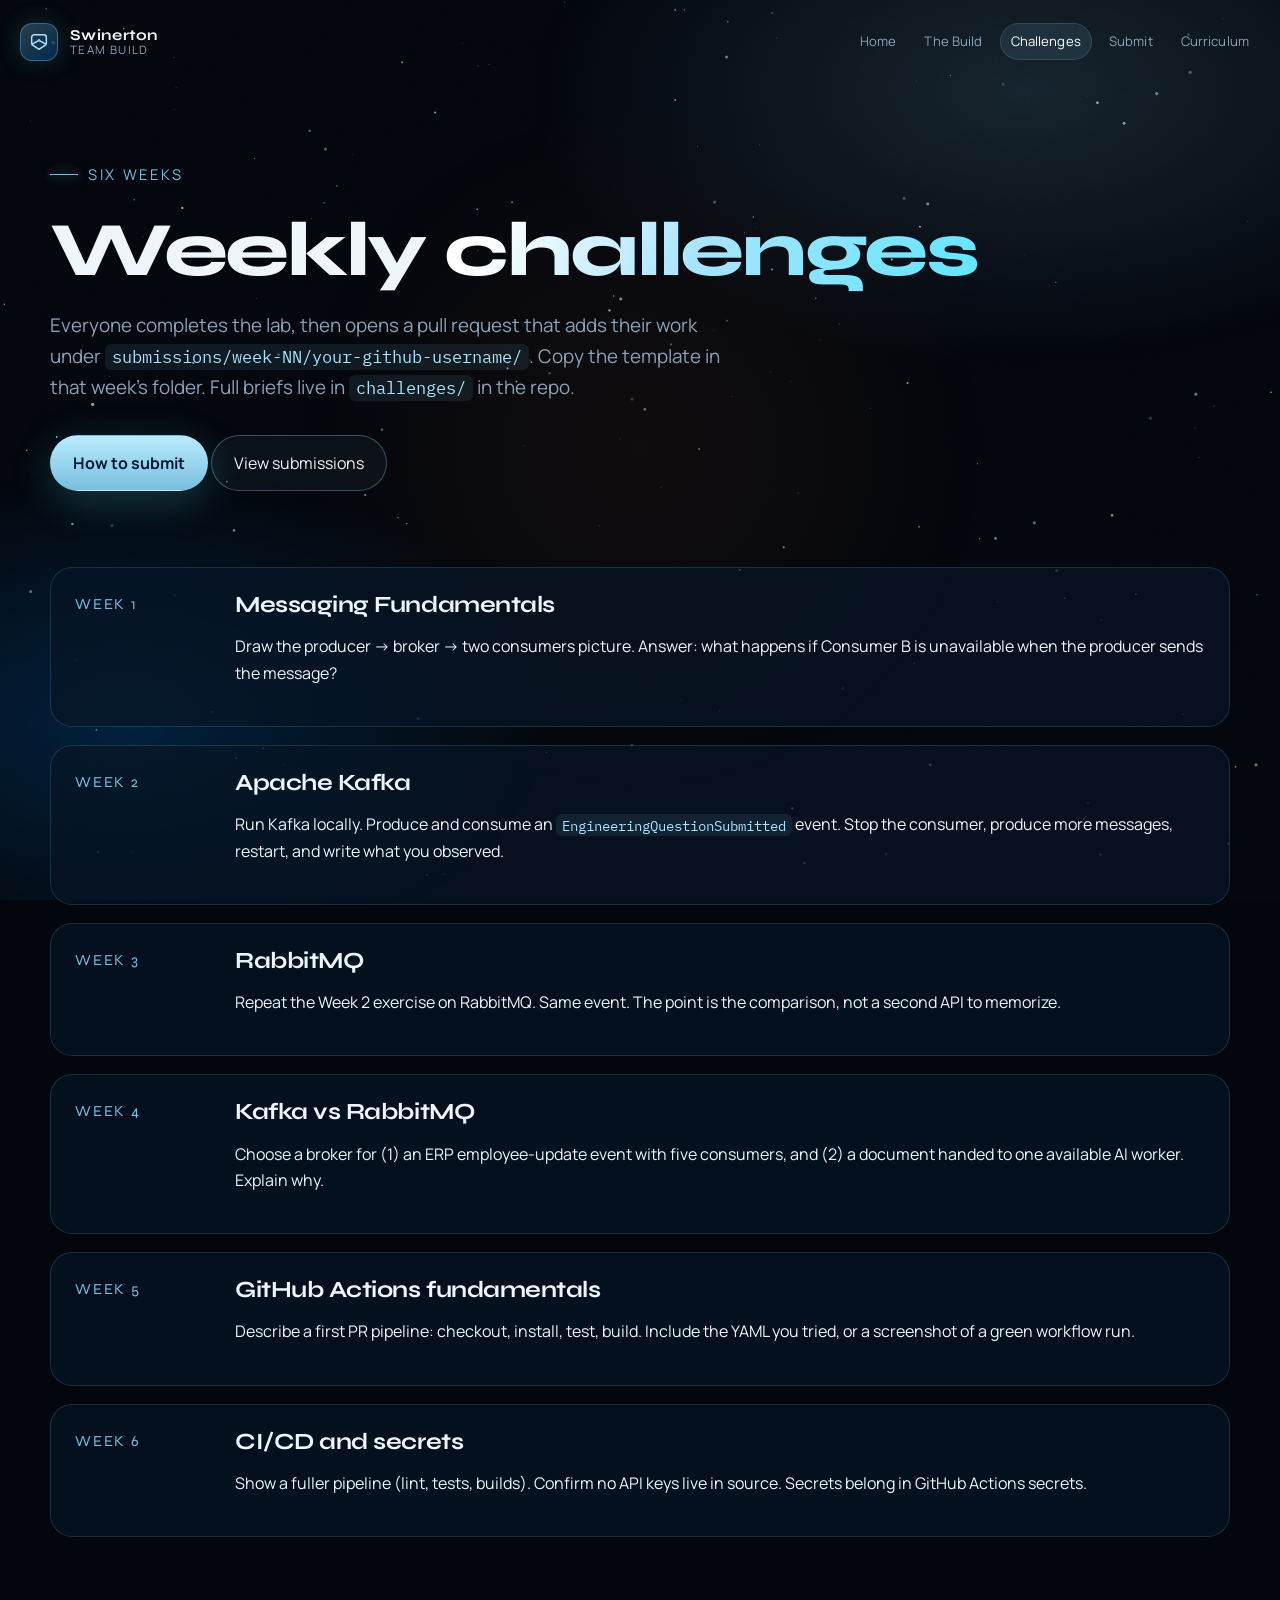
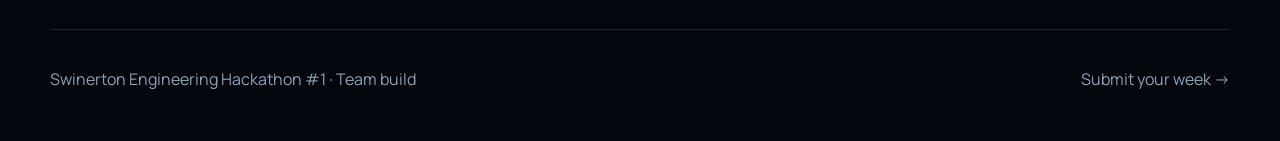
==== docs/challenges.html @ 80a5a660 "Add team hub site, weekly challenges, and pull-request submissions. Co-authored-by: Cursor <cursorag" ====
<!DOCTYPE html>
<html lang="en">
<head>
  <meta charset="UTF-8" />
  <meta name="viewport" content="width=device-width, initial-scale=1.0" />
  <title>Weekly Challenges · Swinerton Engineering Assistant</title>
  <link rel="icon" href="assets/favicon.svg" type="image/svg+xml" />
  <link rel="preconnect" href="https://fonts.googleapis.com" />
  <link rel="preconnect" href="https://fonts.gstatic.com" crossorigin />
  <link href="https://fonts.googleapis.com/css2?family=IBM+Plex+Mono:wght@400;500&family=Manrope:wght@400;500;600;700&family=Syne:wght@500;600;700;800&display=swap" rel="stylesheet" />
  <link rel="stylesheet" href="assets/css/styles.css" />
</head>
<body>
  <canvas id="starfield"></canvas>
  <div class="nebula"></div>
  <div class="grain"></div>
  <div class="site">
    <header class="nav">
      <div class="nav-inner">
        <a class="brand" href="index.html">
          <span class="brand-mark"><svg viewBox="0 0 24 24" fill="none"><path d="M4 14.5V6.8A2.8 2.8 0 0 1 6.8 4h10.4A2.8 2.8 0 0 1 20 6.8v7.7M4 14.5 12 20l8-5.5M4 14.5l8-4.2 8 4.2" stroke="#a8e4ff" stroke-width="1.6" stroke-linejoin="round"/><circle cx="12" cy="10.2" r="1.4" fill="#5ee7ff"/></svg></span>
          <span class="brand-copy"><strong>Swinerton</strong><span>Team Build</span></span>
        </a>
        <button class="menu-toggle" aria-label="Open menu" aria-expanded="false">☰</button>
        <nav class="nav-links" aria-label="Primary">
          <a href="index.html">Home</a>
          <a href="build.html">The Build</a>
          <a href="challenges.html" class="active">Challenges</a>
          <a href="submit.html">Submit</a>
          <a href="https://chadevenrud.github.io/swinerton-engineering-hackathon/" target="_blank" rel="noopener">Curriculum</a>
        </nav>
      </div>
    </header>

    <main class="wrap">
      <section class="page-hero">
        <div class="eyebrow">Six weeks</div>
        <h1>Weekly <span class="gradient-text">challenges</span></h1>
        <p class="lede">Everyone completes the lab, then opens a pull request that adds their work under <code>submissions/week-NN/your-github-username/</code>. Copy the template in that week’s folder. Full briefs live in <code>challenges/</code> in the repo.</p>
        <div class="actions">
          <a class="btn primary" href="submit.html">How to submit</a>
          <a class="btn ghost" href="https://github.com/ChadEvenrud/swinerton-engineering-assistant/tree/main/submissions">View submissions</a>
        </div>
      </section>

      <section class="section tight">
        <div class="weeks">
          <article class="week" id="week-01">
            <div class="week-label">Week 1</div>
            <div>
              <h3>Messaging Fundamentals</h3>
              <p>Draw the producer → broker → two consumers picture. Answer: what happens if Consumer B is unavailable when the producer sends the message?</p>
            </div>
          </article>
          <article class="week" id="week-02">
            <div class="week-label">Week 2</div>
            <div>
              <h3>Apache Kafka</h3>
              <p>Run Kafka locally. Produce and consume an <code>EngineeringQuestionSubmitted</code> event. Stop the consumer, produce more messages, restart, and write what you observed.</p>
            </div>
          </article>
          <article class="week" id="week-03">
            <div class="week-label">Week 3</div>
            <div>
              <h3>RabbitMQ</h3>
              <p>Repeat the Week 2 exercise on RabbitMQ. Same event. The point is the comparison, not a second API to memorize.</p>
            </div>
          </article>
          <article class="week" id="week-04">
            <div class="week-label">Week 4</div>
            <div>
              <h3>Kafka vs RabbitMQ</h3>
              <p>Choose a broker for (1) an ERP employee-update event with five consumers, and (2) a document handed to one available AI worker. Explain why.</p>
            </div>
          </article>
          <article class="week" id="week-05">
            <div class="week-label">Week 5</div>
            <div>
              <h3>GitHub Actions fundamentals</h3>
              <p>Describe a first PR pipeline: checkout, install, test, build. Include the YAML you tried, or a screenshot of a green workflow run.</p>
            </div>
          </article>
          <article class="week" id="week-06">
            <div class="week-label">Week 6</div>
            <div>
              <h3>CI/CD and secrets</h3>
              <p>Show a fuller pipeline (lint, tests, builds). Confirm no API keys live in source. Secrets belong in GitHub Actions secrets.</p>
            </div>
          </article>
        </div>
      </section>
    </main>

    <footer class="footer wrap">
      <div>Swinerton Engineering Hackathon #1 · Team build</div>
      <div><a href="submit.html">Submit your week →</a></div>
    </footer>
  </div>
  <script src="assets/js/main.js"></script>
</body>
</html>
---- docs/assets/css/styles.css ----
:root {
  --heritage: #003561;
  --heritage-deep: #001a33;
  --future: #78bedf;
  --future-bright: #a8e4ff;
  --cyan: #5ee7ff;
  --orange: #e87722;
  --bg: #03060c;
  --bg-elevated: #071018;
  --bg-card: rgba(8, 22, 38, 0.72);
  --stroke: rgba(120, 190, 223, 0.18);
  --stroke-strong: rgba(120, 190, 223, 0.38);
  --text: #eef6fb;
  --muted: #8aa3b8;
  --white: #ffffff;
  --shadow: 0 30px 80px rgba(0, 20, 40, 0.55);
  --radius: 22px;
  --nav-h: 84px;
  --font-display: "Syne", system-ui, sans-serif;
  --font-body: "Manrope", system-ui, sans-serif;
}

*,
*::before,
*::after {
  box-sizing: border-box;
}

html {
  scroll-behavior: smooth;
}

html,
body {
  margin: 0;
  padding: 0;
  background: var(--bg);
  color: var(--text);
  font-family: var(--font-body);
  line-height: 1.65;
  min-height: 100%;
}

body {
  overflow-x: hidden;
}

img {
  max-width: 100%;
  display: block;
}

a {
  color: inherit;
  text-decoration: none;
}

button,
input {
  font: inherit;
}

.skip-link {
  position: absolute;
  left: 16px;
  top: -40px;
  background: var(--future);
  color: var(--heritage-deep);
  padding: 8px 12px;
  z-index: 100;
  border-radius: 8px;
}

.skip-link:focus {
  top: 16px;
}

#starfield {
  position: fixed;
  inset: 0;
  width: 100%;
  height: 100%;
  z-index: 0;
  pointer-events: none;
}

.nebula,
.grain {
  position: fixed;
  inset: 0;
  pointer-events: none;
  z-index: 1;
}

.nebula {
  background:
    radial-gradient(900px 500px at 80% 10%, rgba(120, 190, 223, 0.16), transparent 55%),
    radial-gradient(700px 420px at 10% 80%, rgba(0, 53, 97, 0.55), transparent 60%),
    radial-gradient(500px 500px at 50% 50%, rgba(232, 119, 34, 0.06), transparent 70%);
}

.grain {
  opacity: 0.18;
  mix-blend-mode: overlay;
  background-image: url("data:image/svg+xml,%3Csvg viewBox='0 0 200 200' xmlns='http://www.w3.org/2000/svg'%3E%3Cfilter id='n'%3E%3CfeTurbulence type='fractalNoise' baseFrequency='.85' numOctaves='4' stitchTiles='stitch'/%3E%3C/filter%3E%3Crect width='100%25' height='100%25' filter='url(%23n)' opacity='.55'/%3E%3C/svg%3E");
}

.site {
  position: relative;
  z-index: 2;
}

.wrap {
  width: min(1180px, calc(100% - 40px));
  margin: 0 auto;
}

.nav {
  position: sticky;
  top: 0;
  z-index: 20;
  min-height: var(--nav-h);
  display: flex;
  align-items: center;
  padding: 12px 0;
  border-bottom: 1px solid transparent;
  transition: background 0.3s ease, border-color 0.3s ease, backdrop-filter 0.3s ease;
}

.nav.scrolled {
  background: rgba(3, 6, 12, 0.78);
  border-bottom-color: var(--stroke);
  backdrop-filter: blur(18px);
}

.nav-inner {
  display: flex;
  align-items: center;
  justify-content: space-between;
  gap: 24px;
  width: min(1280px, calc(100% - 40px));
  margin: 0 auto;
}

.brand {
  display: flex;
  align-items: center;
  gap: 12px;
  min-width: max-content;
}

.brand-mark {
  width: 38px;
  height: 38px;
  border-radius: 12px;
  background:
    linear-gradient(145deg, rgba(168, 228, 255, 0.25), rgba(0, 53, 97, 0.8));
  border: 1px solid var(--stroke-strong);
  display: grid;
  place-items: center;
  box-shadow: 0 0 24px rgba(94, 231, 255, 0.18);
}

.brand-mark svg {
  width: 22px;
  height: 22px;
}

.brand-copy {
  display: flex;
  flex-direction: column;
  line-height: 1.1;
}

.brand-copy strong {
  font-family: var(--font-display);
  font-size: 0.95rem;
  letter-spacing: 0.02em;
}

.brand-copy span {
  color: var(--muted);
  font-size: 0.72rem;
  letter-spacing: 0.12em;
  text-transform: uppercase;
}

.nav-links {
  display: flex;
  align-items: center;
  gap: 6px;
  flex-wrap: wrap;
  justify-content: flex-end;
}

.nav-links a {
  font-size: 0.82rem;
  color: var(--muted);
  padding: 8px 11px;
  border-radius: 999px;
  transition: color 0.2s ease, background 0.2s ease, box-shadow 0.2s ease;
  letter-spacing: 0.01em;
}

.nav-links a:hover,
.nav-links a.active {
  color: var(--white);
  background: rgba(120, 190, 223, 0.12);
  box-shadow: inset 0 0 0 1px var(--stroke);
}

.menu-toggle {
  display: none;
  width: 44px;
  height: 44px;
  border: 1px solid var(--stroke);
  background: rgba(7, 16, 24, 0.7);
  border-radius: 12px;
  color: var(--text);
  cursor: pointer;
}

.hero {
  position: relative;
  min-height: calc(100vh - var(--nav-h));
  display: grid;
  align-items: start;
  padding: 48px 0 88px;
}

.hero-grid {
  display: grid;
  grid-template-columns: 1.15fr 0.85fr;
  gap: 40px;
  align-items: center;
}

.eyebrow {
  display: inline-flex;
  align-items: center;
  gap: 10px;
  color: var(--future);
  font-size: 0.92rem;
  letter-spacing: 0.18em;
  text-transform: uppercase;
  margin-bottom: 22px;
}

.eyebrow::before {
  content: "";
  width: 28px;
  height: 1px;
  background: var(--future);
  box-shadow: 0 0 12px var(--cyan);
}

h1,
h2,
h3,
h4 {
  font-family: var(--font-display);
  line-height: 1.08;
  margin: 0 0 16px;
  letter-spacing: -0.03em;
}

h1 {
  font-size: clamp(3rem, 7vw, 6.3rem);
  font-weight: 750;
  max-width: 11ch;
}

h2 {
  font-size: clamp(2rem, 4.2vw, 3.4rem);
}

h3 {
  font-size: 1.45rem;
  letter-spacing: -0.02em;
}

.gradient-text {
  background: linear-gradient(120deg, #ffffff 10%, var(--future-bright) 48%, var(--cyan) 100%);
  -webkit-background-clip: text;
  background-clip: text;
  color: transparent;
}

.lede {
  font-size: 1.18rem;
  color: var(--muted);
  max-width: 42rem;
  margin: 18px 0 32px;
}

.why-messaging {
  margin-top: 28px;
  max-width: 980px;
}

.why-messaging p {
  color: var(--muted);
  font-size: 1.08rem;
  margin: 0 0 18px;
}

.why-messaging h3 {
  margin: 28px 0 16px;
  font-size: 1.2rem;
  color: var(--text);
}

.disciplines {
  display: grid;
  grid-template-columns: repeat(6, 1fr);
  gap: 14px;
  margin-bottom: 28px;
}

.discipline {
  grid-column: span 2;
  padding: 18px 20px;
  border-radius: 18px;
  border: 1px solid var(--stroke);
  background: var(--bg-card);
}

.disciplines .discipline:nth-child(n+4) {
  grid-column: span 3;
}

.discipline h4 {
  margin: 0 0 8px;
  font-family: var(--font-display);
  font-size: 1.02rem;
  color: var(--future-bright);
}

.discipline p {
  margin: 0;
  font-size: 0.95rem;
}

.btn {
  display: inline-flex;
  align-items: center;
  gap: 10px;
  border-radius: 999px;
  padding: 14px 22px;
  border: 1px solid transparent;
  cursor: pointer;
  transition: transform 0.2s ease, box-shadow 0.2s ease, background 0.2s ease;
}

.btn.primary {
  background: linear-gradient(180deg, #b9ecff, var(--future));
  color: var(--heritage-deep);
  font-weight: 700;
  box-shadow: 0 10px 40px rgba(94, 231, 255, 0.22);
}

.btn.primary:hover {
  transform: translateY(-2px);
  box-shadow: 0 16px 44px rgba(94, 231, 255, 0.32);
}

.btn.ghost {
  border-color: var(--stroke-strong);
  background: rgba(120, 190, 223, 0.06);
  color: var(--text);
}

.btn.ghost:hover {
  background: rgba(120, 190, 223, 0.14);
}

.btn .arrow {
  width: 18px;
  height: 18px;
}

.flow-stage {
  position: relative;
  width: min(320px, 100%);
  height: 460px;
  margin: 0 auto;
  display: grid;
  grid-template-rows: auto 1fr auto 1fr auto;
  justify-items: center;
  align-items: center;
  z-index: 1;
}

.flow-stage canvas {
  position: absolute;
  inset: 0;
  width: 100%;
  height: 100%;
  pointer-events: none;
  z-index: 2;
}

.flow-node {
  position: relative;
  z-index: 3;
  width: 210px;
  text-align: center;
  padding: 16px 18px 18px;
  border-radius: 20px;
  border: 1px solid var(--stroke-strong);
  background: linear-gradient(180deg, rgba(120, 190, 223, 0.14), rgba(7, 16, 24, 0.92));
  box-shadow: 0 16px 40px rgba(0, 0, 0, 0.28);
}

.flow-node.broker {
  box-shadow: 0 0 32px rgba(94, 231, 255, 0.12), 0 16px 40px rgba(0, 0, 0, 0.28);
}

.flow-kicker {
  display: block;
  color: var(--future);
  letter-spacing: 0.14em;
  text-transform: uppercase;
  font-size: 0.68rem;
  margin-bottom: 4px;
}

.flow-node strong {
  font-family: var(--font-display);
  font-size: 1.2rem;
  letter-spacing: -0.03em;
}

.flow-pipe {
  width: 2px;
  height: 100%;
  background: linear-gradient(var(--future), rgba(94, 231, 255, 0.15));
  box-shadow: 0 0 12px rgba(94, 231, 255, 0.35);
}

.queue {
  display: grid;
  grid-template-columns: repeat(4, 1fr);
  gap: 6px;
  margin-top: 12px;
}

.queue i {
  height: 10px;
  border-radius: 999px;
  background: rgba(120, 190, 223, 0.12);
  border: 1px solid var(--stroke);
  transition: background 0.25s ease, box-shadow 0.25s ease, border-color 0.25s ease;
}

.queue i.filled {
  background: linear-gradient(90deg, var(--future), var(--cyan));
  border-color: var(--cyan);
  box-shadow: 0 0 12px rgba(94, 231, 255, 0.7);
}

.flow-node.agent {
  display: grid;
  justify-items: center;
  padding-top: 14px;
}

.agent-face {
  width: 44px;
  height: 44px;
  border-radius: 50%;
  margin-bottom: 8px;
  display: grid;
  place-items: center;
  background: radial-gradient(circle at 35% 30%, rgba(255,255,255,0.3), transparent 28%), #0a2233;
  border: 1px solid rgba(168, 228, 255, 0.35);
  box-shadow: 0 0 22px rgba(94, 231, 255, 0.25);
}

.agent-iris {
  width: 18px;
  height: 18px;
  border-radius: 50%;
  background: radial-gradient(circle at 38% 32%, #fff 0 18%, #5ee7ff 45%, #1a6f93 100%);
  box-shadow: 0 0 14px rgba(94, 231, 255, 0.9);
  transition: transform 0.2s ease, box-shadow 0.2s ease;
}

.flow-node.agent.reading .agent-iris {
  transform: scale(1.25);
  box-shadow: 0 0 22px rgba(94, 231, 255, 1);
}

.flow-node.agent.reading {
  border-color: var(--cyan);
  box-shadow: 0 0 28px rgba(94, 231, 255, 0.22);
}

code {
  font-family: "IBM Plex Mono", ui-monospace, monospace;
  font-size: 0.9em;
  color: var(--future-bright);
  background: rgba(120, 190, 223, 0.1);
  padding: 0.12em 0.4em;
  border-radius: 6px;
}

.more {
  color: var(--future-bright);
  font-weight: 600;
}

.week:hover {
  border-color: var(--stroke-strong);
  box-shadow: 0 12px 40px rgba(0, 20, 40, 0.35);
}

#challenge,
#tools,
[id^="week-"] {
  scroll-margin-top: calc(var(--nav-h) + 12px);
}

.section {
  padding: 92px 0;
}

.section.tight {
  padding-top: 40px;
}

.section-head {
  max-width: 720px;
  margin-bottom: 42px;
}

.kicker {
  color: var(--future);
  letter-spacing: 0.18em;
  text-transform: uppercase;
  font-size: 0.78rem;
  margin-bottom: 12px;
}

.section-head p {
  color: var(--muted);
  margin: 0;
  font-size: 1.08rem;
}

.tiles {
  display: grid;
  grid-template-columns: repeat(3, 1fr);
  gap: 18px;
}

.tile {
  position: relative;
  display: flex;
  flex-direction: column;
  min-height: 260px;
  padding: 26px;
  border-radius: var(--radius);
  background: var(--bg-card);
  border: 1px solid var(--stroke);
  overflow: hidden;
  transition: transform 0.25s ease, border-color 0.25s ease, box-shadow 0.25s ease;
}

.tile:hover {
  transform: translateY(-6px);
  border-color: var(--stroke-strong);
  box-shadow: var(--shadow), 0 0 0 1px rgba(94, 231, 255, 0.12);
}

.tile-icon {
  width: 52px;
  height: 52px;
  border-radius: 16px;
  display: grid;
  place-items: center;
  margin-bottom: 22px;
  background: linear-gradient(180deg, rgba(120, 190, 223, 0.16), rgba(0, 53, 97, 0.4));
  border: 1px solid var(--stroke);
}

.tile-icon svg {
  width: 28px;
  height: 28px;
}

.tile h3 {
  margin-bottom: 8px;
}

.tile p {
  color: var(--muted);
  margin: 0 0 24px;
  flex: 1;
}

.tile .more {
  color: var(--future-bright);
  font-weight: 600;
  display: inline-flex;
  align-items: center;
  gap: 8px;
}

.glow-blob {
  position: absolute;
  width: 180px;
  height: 180px;
  right: -50px;
  bottom: -70px;
  background: radial-gradient(circle, rgba(94, 231, 255, 0.18), transparent 70%);
  pointer-events: none;
}

.panel {
  background: var(--bg-card);
  border: 1px solid var(--stroke);
  border-radius: 28px;
  padding: 32px;
  box-shadow: var(--shadow);
}

.two-col {
  display: grid;
  grid-template-columns: 1fr 1fr;
  gap: 22px;
}

.objectives {
  display: grid;
  grid-template-columns: 1fr 1fr;
  gap: 12px;
  margin: 0;
  padding: 0;
  list-style: none;
}

.objectives li {
  display: flex;
  gap: 12px;
  padding: 14px 16px;
  border-radius: 16px;
  background: rgba(0, 53, 97, 0.28);
  border: 1px solid var(--stroke);
  color: var(--text);
  font-size: 0.98rem;
}

.objectives li::before {
  content: "";
  width: 8px;
  height: 8px;
  margin-top: 8px;
  border-radius: 50%;
  background: var(--cyan);
  box-shadow: 0 0 10px var(--cyan);
  flex: none;
}

.arch {
  display: grid;
  justify-items: center;
  gap: 10px;
  font-family: var(--font-display);
}

.box {
  min-width: 220px;
  text-align: center;
  padding: 16px 18px;
  border-radius: 16px;
  border: 1px solid var(--stroke-strong);
  background: linear-gradient(180deg, rgba(120, 190, 223, 0.12), rgba(7, 16, 24, 0.85));
}

.box.user { min-width: 140px; }
.box.accent {
  box-shadow: 0 0 32px rgba(94, 231, 255, 0.12);
}

.arrow-down {
  width: 2px;
  height: 28px;
  background: linear-gradient(var(--future), transparent);
  position: relative;
}

.arrow-down::after {
  content: "";
  position: absolute;
  left: -4px;
  bottom: 0;
  border-left: 5px solid transparent;
  border-right: 5px solid transparent;
  border-top: 8px solid var(--future);
}

.branch {
  display: grid;
  grid-template-columns: 1fr auto 1fr;
  align-items: start;
  gap: 16px;
  width: min(520px, 100%);
}

.branch .line {
  height: 1px;
  background: var(--stroke-strong);
  margin-top: 22px;
}

.caption {
  color: var(--muted);
  font-size: 0.85rem;
  font-family: var(--font-body);
  margin-top: 6px;
}

.table-wrap {
  overflow-x: auto;
  border-radius: 20px;
  border: 1px solid var(--stroke);
}

table {
  width: 100%;
  border-collapse: collapse;
  min-width: 640px;
}

th,
td {
  text-align: left;
  padding: 14px 16px;
  border-bottom: 1px solid var(--stroke);
  vertical-align: top;
}

th {
  font-family: var(--font-display);
  font-size: 0.92rem;
  background: rgba(0, 53, 97, 0.45);
}

td {
  color: #d5e6f0;
}

tr:last-child td {
  border-bottom: none;
}

.check {
  color: #7dffb3;
  font-weight: 700;
}

.weights {
  display: grid;
  gap: 16px;
}

.weight {
  display: grid;
  grid-template-columns: 220px 1fr 48px;
  gap: 14px;
  align-items: center;
}

.bar {
  height: 10px;
  border-radius: 999px;
  background: rgba(120, 190, 223, 0.12);
  overflow: hidden;
}

.bar span {
  display: block;
  height: 100%;
  border-radius: inherit;
  background: linear-gradient(90deg, var(--heritage), var(--future), var(--cyan));
}

.resources {
  display: grid;
  gap: 14px;
}

.resource {
  display: grid;
  grid-template-columns: 64px 1fr auto;
  gap: 16px;
  align-items: center;
  padding: 18px 20px;
  border-radius: 18px;
  border: 1px solid var(--stroke);
  background: rgba(7, 16, 24, 0.72);
  transition: border-color 0.2s ease, transform 0.2s ease;
}

.resource:hover {
  border-color: var(--stroke-strong);
  transform: translateX(4px);
}

.resource .num {
  font-family: var(--font-display);
  font-size: 1.4rem;
  color: var(--future);
}

.resource p {
  margin: 4px 0 0;
  color: var(--muted);
  font-size: 0.92rem;
}

.resource h3 {
  margin: 0;
  font-size: 1.12rem;
}

.chip {
  font-size: 0.75rem;
  letter-spacing: 0.08em;
  text-transform: uppercase;
  color: var(--heritage-deep);
  background: var(--future);
  border-radius: 999px;
  padding: 6px 10px;
  font-weight: 700;
}

.weeks {
  display: grid;
  gap: 18px;
}

.week {
  display: grid;
  grid-template-columns: 140px 1fr;
  gap: 20px;
  padding: 24px;
  border-radius: 22px;
  border: 1px solid var(--stroke);
  background: var(--bg-card);
}

.week-label {
  color: var(--future);
  font-family: var(--font-display);
  font-size: 0.95rem;
  letter-spacing: 0.12em;
  text-transform: uppercase;
}

.topic-list {
  display: flex;
  flex-wrap: wrap;
  gap: 8px;
  margin: 14px 0 0;
  padding: 0;
  list-style: none;
}

.topic-list li {
  font-size: 0.82rem;
  color: var(--future-bright);
  border: 1px solid var(--stroke);
  border-radius: 999px;
  padding: 6px 10px;
  background: rgba(120, 190, 223, 0.08);
}

.code {
  font-family: "IBM Plex Mono", ui-monospace, monospace;
  font-size: 0.86rem;
  background: #02070d;
  border: 1px solid var(--stroke);
  border-radius: 18px;
  padding: 22px;
  overflow-x: auto;
  color: #c7e8f6;
  line-height: 1.55;
  white-space: pre;
}

.page-hero {
  padding: 72px 0 36px;
}

.page-hero h1 {
  max-width: 16ch;
  font-size: clamp(2.6rem, 6vw, 5.2rem);
}

.stack {
  display: grid;
  gap: 22px;
}

.footer {
  border-top: 1px solid var(--stroke);
  padding: 36px 0 48px;
  color: var(--muted);
  display: flex;
  justify-content: space-between;
  gap: 16px;
  flex-wrap: wrap;
}

.reveal {
  opacity: 0;
  transform: translateY(18px);
  animation: rise 0.8s ease forwards;
}

.d1 { animation-delay: 0.1s; }
.d2 { animation-delay: 0.22s; }
.d3 { animation-delay: 0.34s; }
.d4 { animation-delay: 0.46s; }

@keyframes rise {
  to {
    opacity: 1;
    transform: none;
  }
}

@keyframes float {
  0%, 100% { transform: translateY(0); }
  50% { transform: translateY(-14px); }
}

@keyframes spin {
  to { transform: rotate(360deg); }
}

@keyframes pulse {
  0%, 100% { transform: scale(1); }
  50% { transform: scale(1.08); }
}

@keyframes look {
  0%, 100% { transform: translate(0, 0) scale(1); }
  25% { transform: translate(6px, -3px) scale(1.05); }
  50% { transform: translate(-4px, 4px) scale(1.08); }
  75% { transform: translate(3px, 5px) scale(1.04); }
}

@media (max-width: 980px) {
  .hero-grid,
  .tiles,
  .two-col,
  .objectives,
  .week,
  .weight,
  .disciplines {
    grid-template-columns: 1fr;
  }

  .discipline,
  .disciplines .discipline:nth-child(n+4) {
    grid-column: auto;
  }

  .nav-links {
    display: none;
    position: absolute;
    top: var(--nav-h);
    left: 0;
    right: 0;
    background: rgba(3, 6, 12, 0.96);
    padding: 16px;
    flex-direction: column;
    align-items: stretch;
    border-bottom: 1px solid var(--stroke);
  }

  .nav-links.open {
    display: flex;
  }

  .menu-toggle {
    display: grid;
    place-items: center;
  }

  .flow-stage {
    height: 400px;
  }

  .flow-node {
    width: 190px;
  }

  h1 {
    max-width: none;
  }

  .resource {
    grid-template-columns: 48px 1fr;
  }

  .resource .chip {
    display: none;
  }
}

@media (max-width: 640px) {
  .wrap,
  .nav-inner {
    width: min(1180px, calc(100% - 24px));
  }

  .hero {
    padding-top: 24px;
  }

  .flow-stage {
    min-height: 360px;
    height: 400px;
  }
}
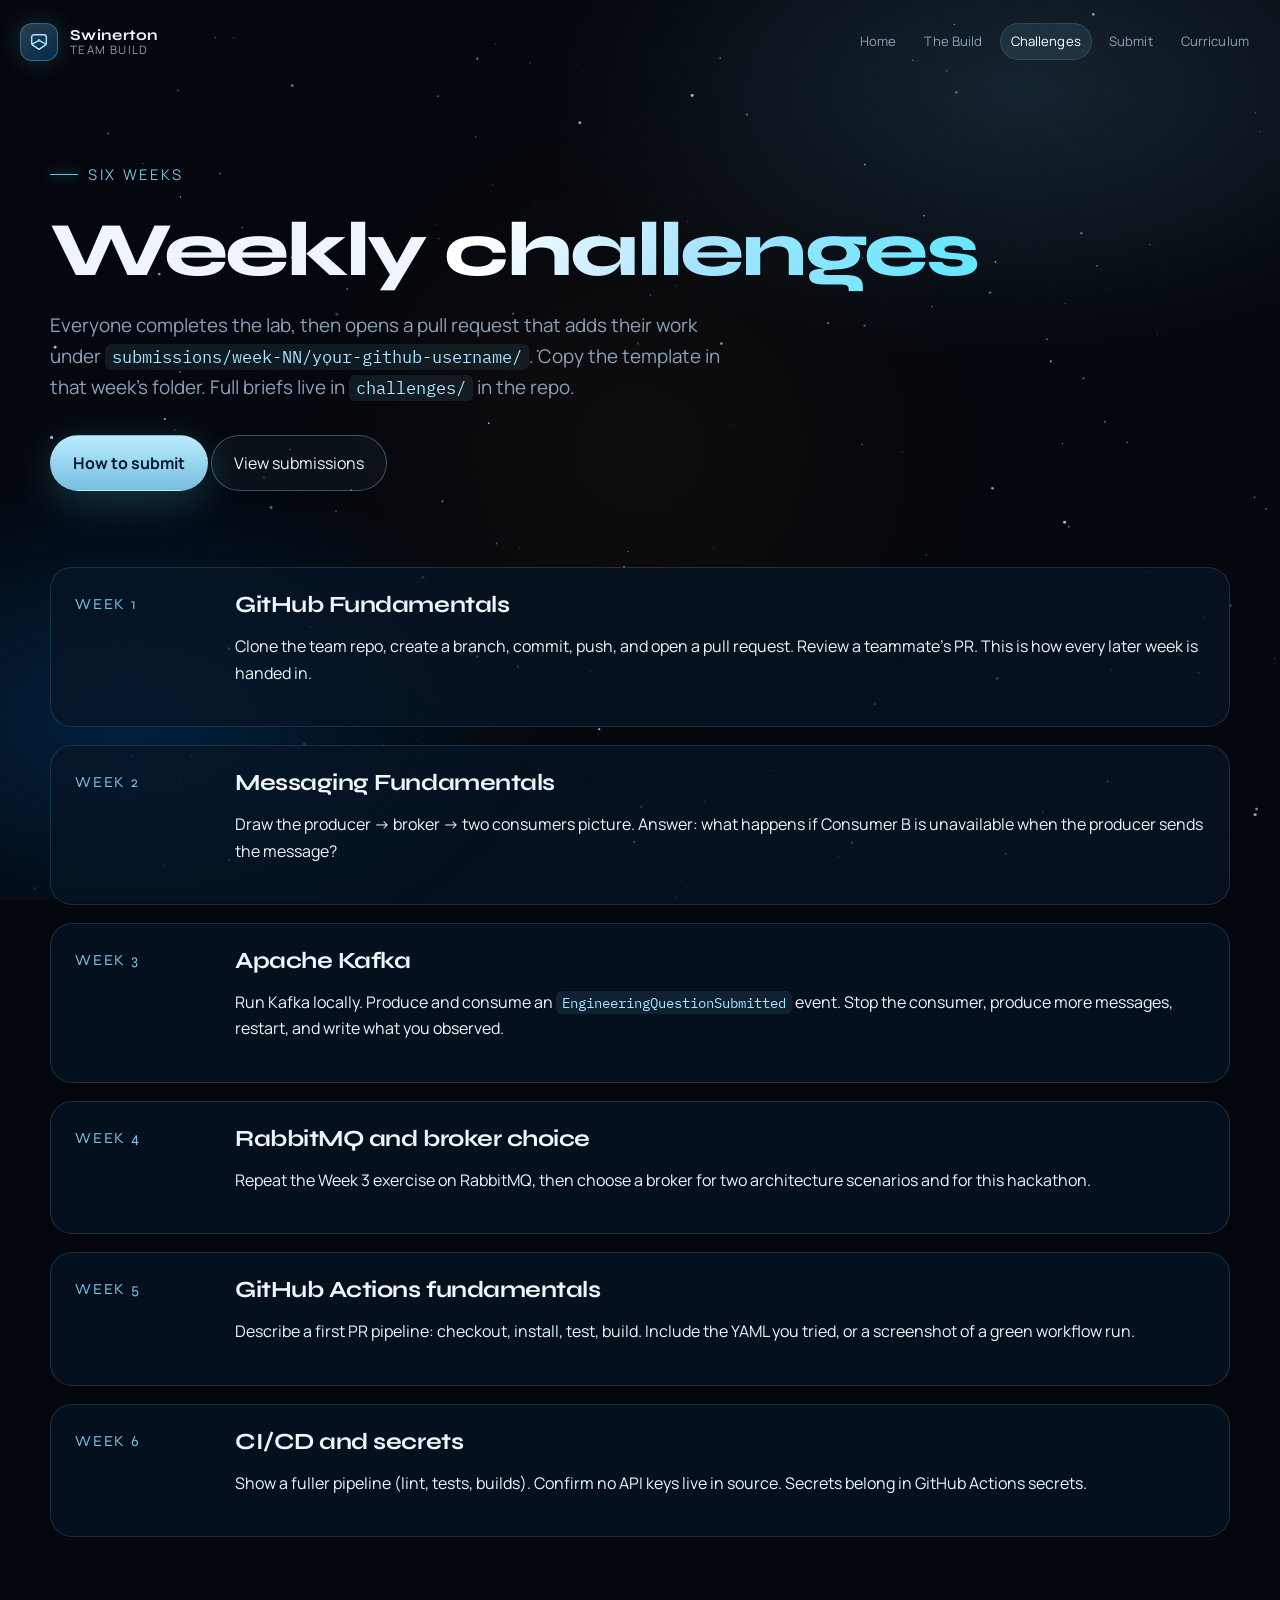
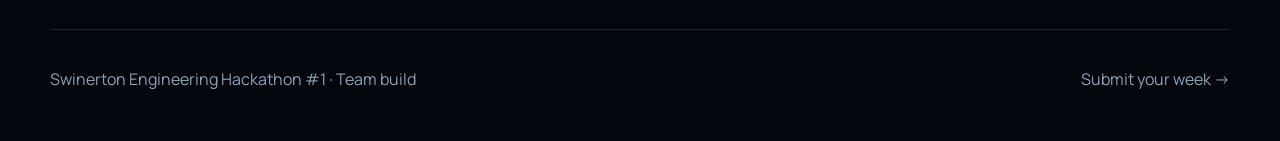
==== commit 4e455431: "Align weekly challenges so week 1 is GitHub fundamentals. Co-authored-by: Cursor <cursoragent@cursor" ====
--- a/docs/challenges.html
+++ b/docs/challenges.html
@@ -48,29 +48,29 @@
           <article class="week" id="week-01">
             <div class="week-label">Week 1</div>
             <div>
-              <h3>Messaging Fundamentals</h3>
-              <p>Draw the producer → broker → two consumers picture. Answer: what happens if Consumer B is unavailable when the producer sends the message?</p>
+              <h3>GitHub Fundamentals</h3>
+              <p>Clone the team repo, create a branch, commit, push, and open a pull request. Review a teammate’s PR. This is how every later week is handed in.</p>
             </div>
           </article>
           <article class="week" id="week-02">
             <div class="week-label">Week 2</div>
             <div>
-              <h3>Apache Kafka</h3>
-              <p>Run Kafka locally. Produce and consume an <code>EngineeringQuestionSubmitted</code> event. Stop the consumer, produce more messages, restart, and write what you observed.</p>
+              <h3>Messaging Fundamentals</h3>
+              <p>Draw the producer → broker → two consumers picture. Answer: what happens if Consumer B is unavailable when the producer sends the message?</p>
             </div>
           </article>
           <article class="week" id="week-03">
             <div class="week-label">Week 3</div>
             <div>
-              <h3>RabbitMQ</h3>
-              <p>Repeat the Week 2 exercise on RabbitMQ. Same event. The point is the comparison, not a second API to memorize.</p>
+              <h3>Apache Kafka</h3>
+              <p>Run Kafka locally. Produce and consume an <code>EngineeringQuestionSubmitted</code> event. Stop the consumer, produce more messages, restart, and write what you observed.</p>
             </div>
           </article>
           <article class="week" id="week-04">
             <div class="week-label">Week 4</div>
             <div>
-              <h3>Kafka vs RabbitMQ</h3>
-              <p>Choose a broker for (1) an ERP employee-update event with five consumers, and (2) a document handed to one available AI worker. Explain why.</p>
+              <h3>RabbitMQ and broker choice</h3>
+              <p>Repeat the Week 3 exercise on RabbitMQ, then choose a broker for two architecture scenarios and for this hackathon.</p>
             </div>
           </article>
           <article class="week" id="week-05">
